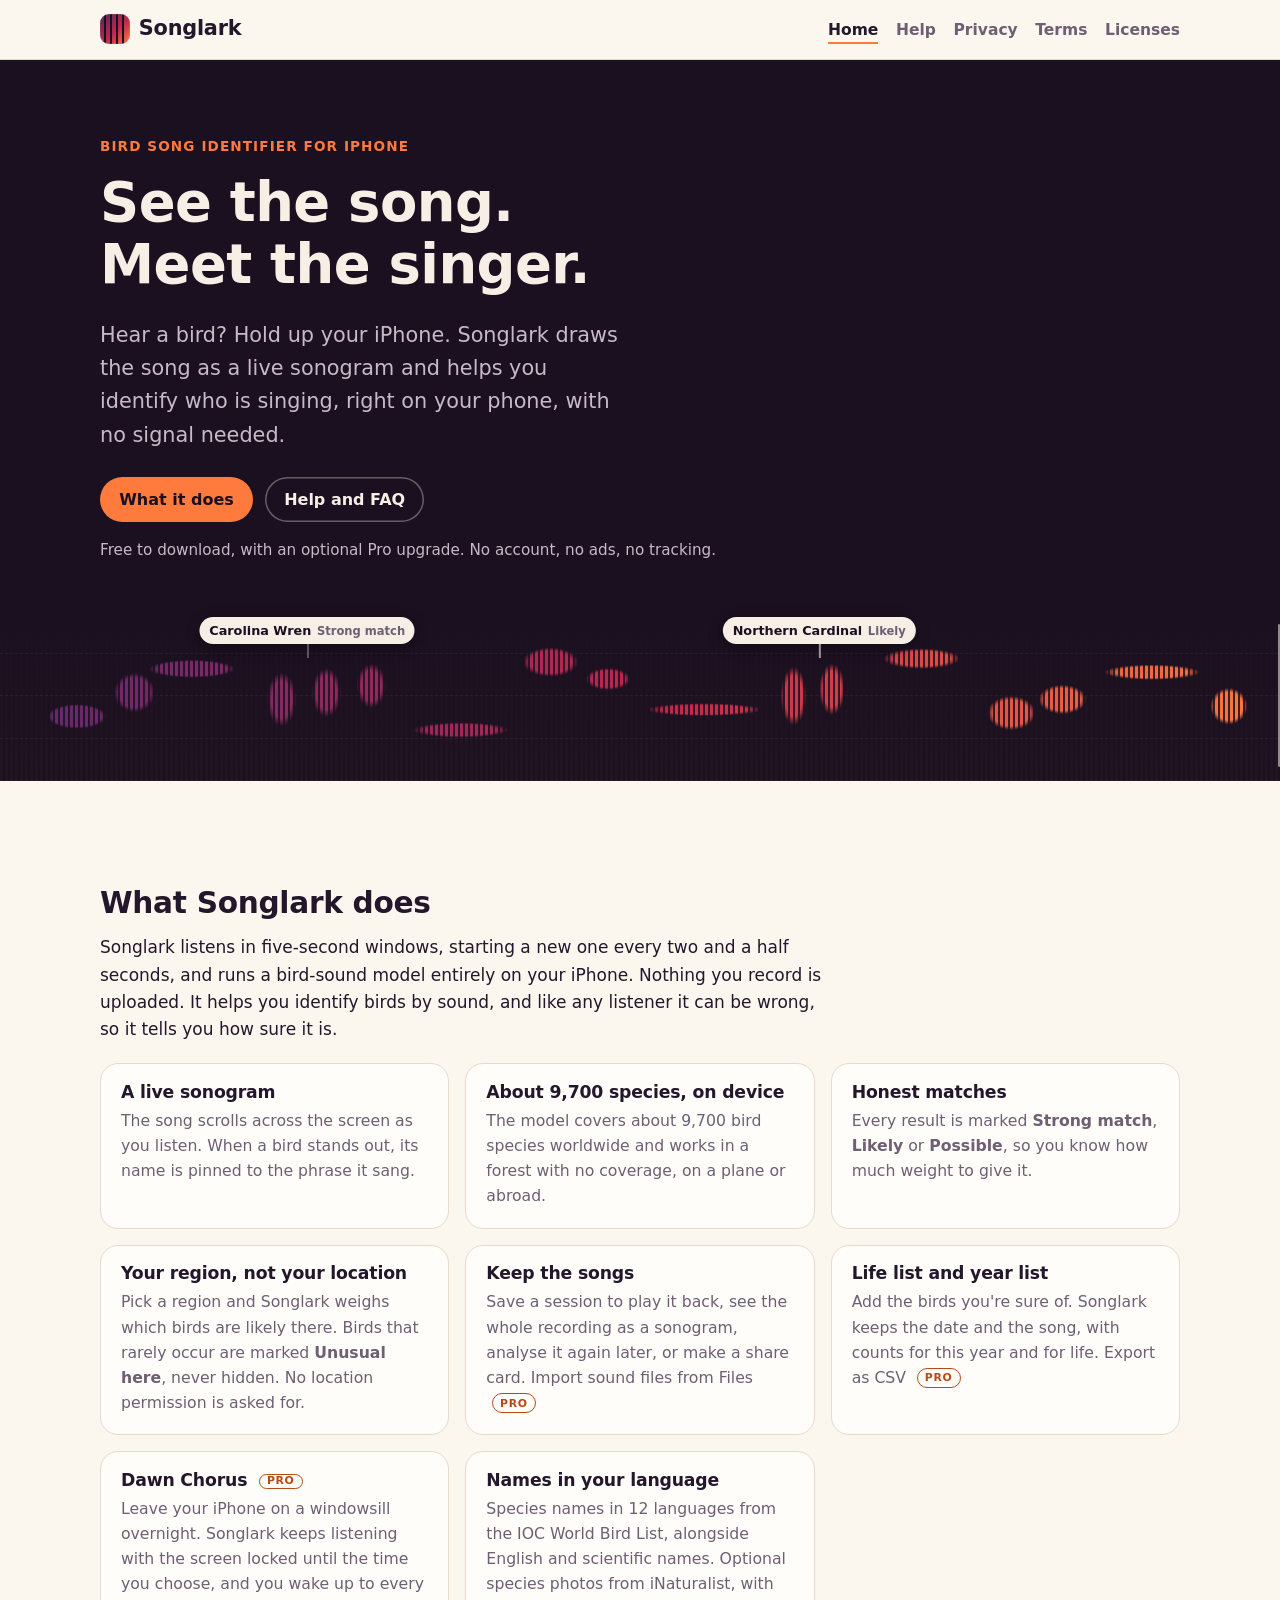
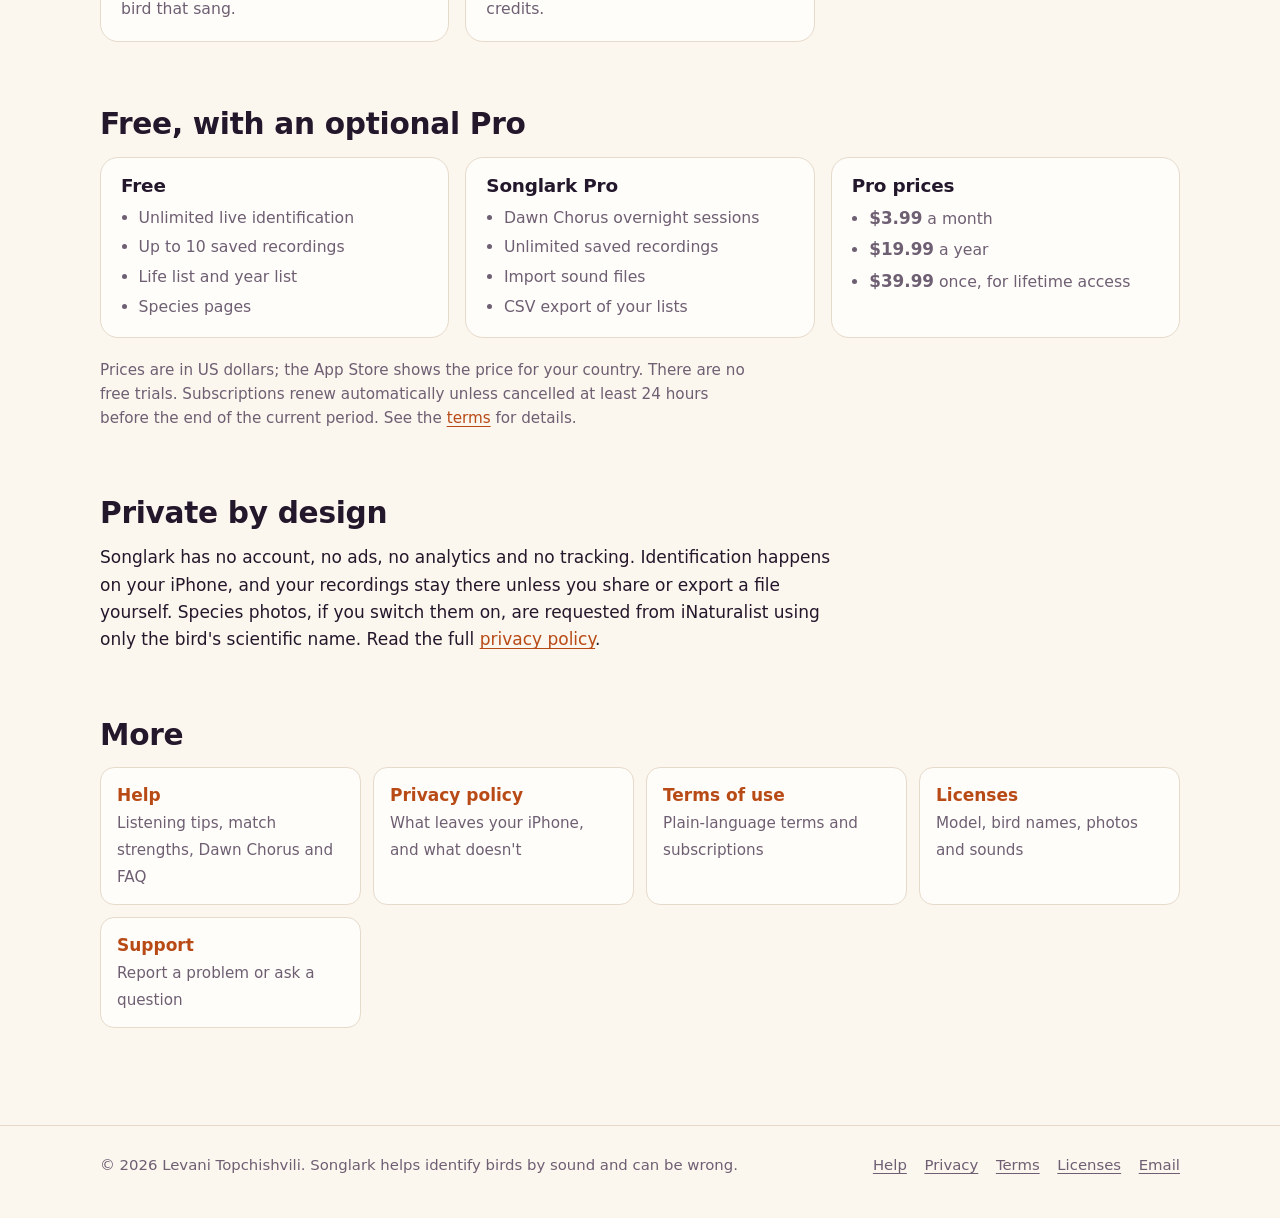
==== docs/index.html @ bebf817d "Songlark support, privacy, terms and licenses site" ====
<!doctype html>
<html lang="en">
<head>
<meta charset="utf-8">
<meta name="viewport" content="width=device-width, initial-scale=1">
<title>Songlark: bird song identifier for iPhone</title>
<meta name="description" content="Songlark helps you identify birds by sound on iPhone. A live sonogram, about 9,700 species, all on your device. No account, no ads, no tracking.">
<meta name="theme-color" content="#1A1020">
<link rel="icon" href="data:image/svg+xml,%3Csvg xmlns='http://www.w3.org/2000/svg' viewBox='0 0 32 32'%3E%3Cdefs%3E%3ClinearGradient id='g' x1='0' y1='0' x2='1' y2='1'%3E%3Cstop offset='0' stop-color='%234A2A5C'/%3E%3Cstop offset='.55' stop-color='%23C2264B'/%3E%3Cstop offset='1' stop-color='%23FF7A3D'/%3E%3C/linearGradient%3E%3C/defs%3E%3Crect width='32' height='32' rx='9' fill='url(%23g)'/%3E%3Cg fill='%231A1020'%3E%3Crect x='5' y='0' width='2' height='32'/%3E%3Crect x='11' y='0' width='2' height='32'/%3E%3Crect x='17' y='0' width='2' height='32'/%3E%3Crect x='23' y='0' width='2' height='32'/%3E%3C/g%3E%3C/svg%3E">
<link rel="stylesheet" href="style.css">
</head>
<body>
<a class="skip" href="#main">Skip to content</a>
<header class="site-header">
  <div class="wrap">
    <a class="wordmark" href="./"><span class="glyph" aria-hidden="true"></span>Songlark</a>
    <nav class="site-nav" aria-label="Main">
      <ul>
        <li><a href="./" aria-current="page">Home</a></li>
        <li><a href="help.html">Help</a></li>
        <li><a href="privacy.html">Privacy</a></li>
        <li><a href="terms.html">Terms</a></li>
        <li><a href="licenses.html">Licenses</a></li>
      </ul>
    </nav>
  </div>
</header>

<div class="hero">
  <div class="wrap">
    <span class="eyebrow">Bird song identifier for iPhone</span>
    <h1>See the song.<br>Meet the singer.</h1>
    <p class="lede">Hear a bird? Hold up your iPhone. Songlark draws the song as a live sonogram and helps you identify who is singing, right on your phone, with no signal needed.</p>
    <div class="hero-actions">
      <a class="btn btn-primary" href="#features">What it does</a>
      <a class="btn btn-ghost" href="help.html">Help and FAQ</a>
    </div>
    <p class="note">Free to download, with an optional Pro upgrade. No account, no ads, no tracking.</p>
  </div>
  <div class="sonogram" role="img" aria-label="Illustration of a sonogram: bands of song in plum, crimson and apricot, with two bird names pinned to their phrases.">
    <div class="ink"></div>
    <span class="pin pin-a" aria-hidden="true">Carolina Wren<small>Strong match</small></span>
    <span class="pin pin-b" aria-hidden="true">Northern Cardinal<small>Likely</small></span>
    <span class="live" aria-hidden="true"></span>
  </div>
</div>

<main id="main">
  <div class="wrap">
    <section id="features" aria-labelledby="features-title">
      <h2 id="features-title">What Songlark does</h2>
      <p class="prose">Songlark listens in five-second windows, starting a new one every two and a half seconds, and runs a bird-sound model entirely on your iPhone. Nothing you record is uploaded. It helps you identify birds by sound, and like any listener it can be wrong, so it tells you how sure it is.</p>
      <ul class="features">
        <li>
          <h3>A live sonogram</h3>
          <p>The song scrolls across the screen as you listen. When a bird stands out, its name is pinned to the phrase it sang.</p>
        </li>
        <li>
          <h3>About 9,700 species, on device</h3>
          <p>The model covers about 9,700 bird species worldwide and works in a forest with no coverage, on a plane or abroad.</p>
        </li>
        <li>
          <h3>Honest matches</h3>
          <p>Every result is marked <strong>Strong match</strong>, <strong>Likely</strong> or <strong>Possible</strong>, so you know how much weight to give it.</p>
        </li>
        <li>
          <h3>Your region, not your location</h3>
          <p>Pick a region and Songlark weighs which birds are likely there. Birds that rarely occur are marked <strong>Unusual here</strong>, never hidden. No location permission is asked for.</p>
        </li>
        <li>
          <h3>Keep the songs</h3>
          <p>Save a session to play it back, see the whole recording as a sonogram, analyse it again later, or make a share card. Import sound files from Files <span class="tag">Pro</span></p>
        </li>
        <li>
          <h3>Life list and year list</h3>
          <p>Add the birds you're sure of. Songlark keeps the date and the song, with counts for this year and for life. Export as CSV <span class="tag">Pro</span></p>
        </li>
        <li>
          <h3>Dawn Chorus <span class="tag">Pro</span></h3>
          <p>Leave your iPhone on a windowsill overnight. Songlark keeps listening with the screen locked until the time you choose, and you wake up to every bird that sang.</p>
        </li>
        <li>
          <h3>Names in your language</h3>
          <p>Species names in 12 languages from the IOC World Bird List, alongside English and scientific names. Optional species photos from iNaturalist, with credits.</p>
        </li>
      </ul>
    </section>

    <section class="shots-section" id="screenshots" aria-labelledby="shots-title">
      <h2 id="shots-title">Screenshots</h2>
      <div class="shots"><!-- Add App Store screenshots here as <img src="..." alt="..." width="..." height="...">. This section stays hidden while empty. --></div>
    </section>

    <section id="pricing" aria-labelledby="pricing-title">
      <h2 id="pricing-title">Free, with an optional Pro</h2>
      <div class="plans">
        <div class="plan">
          <h3>Free</h3>
          <ul>
            <li>Unlimited live identification</li>
            <li>Up to 10 saved recordings</li>
            <li>Life list and year list</li>
            <li>Species pages</li>
          </ul>
        </div>
        <div class="plan">
          <h3>Songlark Pro</h3>
          <ul>
            <li>Dawn Chorus overnight sessions</li>
            <li>Unlimited saved recordings</li>
            <li>Import sound files</li>
            <li>CSV export of your lists</li>
          </ul>
        </div>
        <div class="plan">
          <h3>Pro prices</h3>
          <ul>
            <li><span class="price">$3.99</span> a month</li>
            <li><span class="price">$19.99</span> a year</li>
            <li><span class="price">$39.99</span> once, for lifetime access</li>
          </ul>
        </div>
      </div>
      <p class="meta prose">Prices are in US dollars; the App Store shows the price for your country. There are no free trials. Subscriptions renew automatically unless cancelled at least 24 hours before the end of the current period. See the <a href="terms.html#purchases">terms</a> for details.</p>
    </section>

    <section id="privacy" aria-labelledby="privacy-title">
      <h2 id="privacy-title">Private by design</h2>
      <div class="prose">
        <p>Songlark has no account, no ads, no analytics and no tracking. Identification happens on your iPhone, and your recordings stay there unless you share or export a file yourself. Species photos, if you switch them on, are requested from iNaturalist using only the bird's scientific name. Read the full <a href="privacy.html">privacy policy</a>.</p>
      </div>
    </section>

    <section id="more" aria-labelledby="more-title">
      <h2 id="more-title">More</h2>
      <ul class="links-grid">
        <li><a href="help.html"><strong>Help</strong><span>Listening tips, match strengths, Dawn Chorus and FAQ</span></a></li>
        <li><a href="privacy.html"><strong>Privacy policy</strong><span>What leaves your iPhone, and what doesn't</span></a></li>
        <li><a href="terms.html"><strong>Terms of use</strong><span>Plain-language terms and subscriptions</span></a></li>
        <li><a href="licenses.html"><strong>Licenses</strong><span>Model, bird names, photos and sounds</span></a></li>
        <li><a href="https://github.com/Levan2002/songlark/issues"><strong>Support</strong><span>Report a problem or ask a question</span></a></li>
      </ul>
    </section>
  </div>
</main>

<footer class="site-footer">
  <div class="wrap">
    <p>&copy; 2026 Levani Topchishvili. Songlark helps identify birds by sound and can be wrong.</p>
    <ul>
      <li><a href="help.html">Help</a></li>
      <li><a href="privacy.html">Privacy</a></li>
      <li><a href="terms.html">Terms</a></li>
      <li><a href="licenses.html">Licenses</a></li>
      <li><a href="mailto:levan.topchishvili9@gmail.com">Email</a></li>
    </ul>
  </div>
</footer>
</body>
</html>
---- docs/style.css ----
/* Songlark site. One stylesheet, no external fonts or scripts. */

:root {
  --paper: #FBF6EE;
  --paper-2: #F4ECDF;
  --ink: #23172B;
  --ink-2: #6E5F73;
  --rule: #E6DACB;
  --accent: #FF7A3D;
  --link: #B84A16;
  --link-hover: #8F3810;
  --stage: #1A1020;
  --stage-ink: #F7EFE6;
  --stage-ink-2: #C9B9C6;
  --crimson: #C2264B;
  --aubergine: #4A2A5C;
  --card: #FFFDF9;
  --focus: #B84A16;
  --radius: 18px;
  --measure: 68ch;
  --font-round: ui-rounded, "SF Pro Rounded", "SF Compact Rounded", system-ui, -apple-system, "Segoe UI", Roboto, "Helvetica Neue", Arial, sans-serif;
  --font-body: system-ui, -apple-system, BlinkMacSystemFont, "Segoe UI", Roboto, "Helvetica Neue", Arial, sans-serif;
  color-scheme: light dark;
}

@media (prefers-color-scheme: dark) {
  :root {
    --paper: #150D1A;
    --paper-2: #1E1424;
    --ink: #F7EFE6;
    --ink-2: #BFAFBF;
    --rule: #33243B;
    --link: #FF9A66;
    --link-hover: #FFB98F;
    --card: #1C1222;
    --focus: #FF9A66;
  }
}

*, *::before, *::after { box-sizing: border-box; }

html { -webkit-text-size-adjust: 100%; text-size-adjust: 100%; }

body {
  margin: 0;
  background: var(--paper);
  color: var(--ink);
  font-family: var(--font-body);
  font-size: 1.0625rem;
  line-height: 1.6;
  -webkit-font-smoothing: antialiased;
}

h1, h2, h3, .wordmark {
  font-family: var(--font-round);
  font-weight: 800;
  line-height: 1.15;
  letter-spacing: -0.01em;
  text-wrap: balance;
}
h1 { font-size: clamp(2.1rem, 5.5vw, 3.4rem); margin: 0 0 0.4em; }
h2 { font-size: clamp(1.45rem, 3vw, 1.85rem); margin: 2.2em 0 0.5em; }
h3 { font-size: 1.15rem; margin: 1.6em 0 0.35em; }
p, ul, ol, dl { margin: 0 0 1em; }
li + li { margin-top: 0.3em; }

a { color: var(--link); text-underline-offset: 0.18em; text-decoration-thickness: 1px; }
a:hover { color: var(--link-hover); text-decoration-thickness: 2px; }
:focus-visible { outline: 3px solid var(--focus); outline-offset: 3px; border-radius: 6px; }

code, kbd { font-family: ui-monospace, "SF Mono", Menlo, Consolas, monospace; font-size: 0.9em; }
strong { font-weight: 700; }

.skip {
  position: absolute; left: 1rem; top: -4rem; z-index: 10;
  background: var(--ink); color: var(--paper); padding: 0.6rem 1rem; border-radius: 10px;
}
.skip:focus { top: 1rem; }

.wrap { width: min(100% - 2rem, 1080px); margin-inline: auto; }
.prose { max-width: var(--measure); }

/* Header */
.site-header { border-bottom: 1px solid var(--rule); background: var(--paper); }
.site-header .wrap {
  display: flex; align-items: center; justify-content: space-between;
  gap: 0.75rem 1.5rem; flex-wrap: wrap; padding-block: 0.9rem;
}
.wordmark {
  display: inline-flex; align-items: center; gap: 0.55rem;
  font-size: 1.3rem; color: var(--ink); text-decoration: none;
}
.wordmark:hover { color: var(--ink); }
.glyph {
  width: 30px; height: 30px; border-radius: 9px; flex: none;
  background:
    linear-gradient(90deg, transparent 0 4px, var(--stage) 4px 6px, transparent 6px 10px, var(--stage) 10px 12px, transparent 12px 16px, var(--stage) 16px 18px, transparent 18px 22px, var(--stage) 22px 24px, transparent 24px),
    linear-gradient(135deg, var(--aubergine), var(--crimson) 55%, var(--accent));
  box-shadow: inset 0 0 0 1px rgb(255 255 255 / 0.08);
}
.site-nav ul { list-style: none; display: flex; flex-wrap: wrap; gap: 0.25rem 1.1rem; margin: 0; padding: 0; }
.site-nav li + li { margin-top: 0; }
.site-nav a { color: var(--ink-2); text-decoration: none; font-weight: 600; font-size: 0.97rem; padding-block: 0.3rem; }
.site-nav a:hover { color: var(--ink); }
.site-nav a[aria-current="page"] { color: var(--ink); box-shadow: inset 0 -2px 0 var(--accent); }

/* Hero band */
.hero {
  background: var(--stage);
  color: var(--stage-ink);
  padding-block: clamp(2.5rem, 7vw, 4.5rem) 0;
  overflow: hidden;
}
.hero .lede { font-size: clamp(1.1rem, 2.2vw, 1.3rem); color: var(--stage-ink-2); max-width: 40ch; }
.hero a { color: #FFB08A; }
.hero a:hover { color: #FFD2BB; }
.eyebrow {
  display: inline-block; font-family: var(--font-round); font-weight: 800; font-size: 0.85rem;
  letter-spacing: 0.08em; text-transform: uppercase; color: var(--accent); margin-bottom: 0.9rem;
}
.hero-actions { display: flex; flex-wrap: wrap; gap: 0.75rem; margin: 1.6rem 0 0; align-items: center; }
.btn {
  display: inline-flex; align-items: center; justify-content: center; min-height: 44px;
  padding: 0.6rem 1.2rem; border-radius: 999px; font-family: var(--font-round); font-weight: 800;
  text-decoration: none; font-size: 1rem;
}
.hero .btn-primary { background: var(--accent); color: var(--stage); }
.hero .btn-primary:hover { background: #FF935F; color: var(--stage); }
.hero .btn-ghost { color: var(--stage-ink); box-shadow: inset 0 0 0 1.5px rgb(247 239 230 / 0.35); }
.hero .btn-ghost:hover { color: var(--stage-ink); box-shadow: inset 0 0 0 1.5px rgb(247 239 230 / 0.75); }
.hero .note { color: var(--stage-ink-2); font-size: 0.95rem; margin: 1rem 0 0; }

.page-hero { padding-block: clamp(2rem, 5vw, 3.25rem) 0; }
.page-hero h1 { font-size: clamp(1.9rem, 4.5vw, 2.8rem); margin-bottom: 0.3em; }
.page-hero p { color: var(--stage-ink-2); margin: 0; max-width: 56ch; }

/* The sonogram stripe: colour runs aubergine to crimson to apricot; syllable shapes
   are a mask, and thin dark gaps on top turn them into time slices. */
.sonogram {
  position: relative;
  height: clamp(120px, 18vw, 170px);
  margin-top: clamp(2rem, 5vw, 3rem);
  isolation: isolate;
}
.page-hero .sonogram { height: 72px; margin-top: 1.75rem; }
.sonogram::before {
  content: ""; position: absolute; inset: 0; z-index: -2;
  background:
    repeating-linear-gradient(0deg, rgb(247 239 230 / 0.05) 0 1px, transparent 1px 25%),
    linear-gradient(180deg, transparent, rgb(255 122 61 / 0.04));
}
.sonogram .ink {
  position: absolute; inset: 0; z-index: -1;
  background: linear-gradient(90deg, #5B2A6E 0%, var(--crimson) 52%, var(--accent) 100%);
  -webkit-mask-image:
    radial-gradient(ellipse 3.2% 10% at 6% 62%, #000 60%, transparent 72%),
    radial-gradient(ellipse 2.2% 16% at 10.5% 48%, #000 55%, transparent 72%),
    radial-gradient(ellipse 4.5% 7% at 15% 34%, #000 60%, transparent 75%),
    radial-gradient(ellipse 1.6% 22% at 22% 52%, #000 50%, transparent 72%),
    radial-gradient(ellipse 1.6% 20% at 25.5% 48%, #000 50%, transparent 72%),
    radial-gradient(ellipse 1.6% 18% at 29% 44%, #000 50%, transparent 72%),
    radial-gradient(ellipse 5% 6% at 36% 70%, #000 55%, transparent 75%),
    radial-gradient(ellipse 3% 12% at 43% 30%, #000 55%, transparent 72%),
    radial-gradient(ellipse 2.4% 9% at 47.5% 40%, #000 55%, transparent 72%),
    radial-gradient(ellipse 6% 5% at 55% 58%, #000 55%, transparent 75%),
    radial-gradient(ellipse 1.4% 24% at 62% 50%, #000 50%, transparent 72%),
    radial-gradient(ellipse 1.4% 21% at 65% 46%, #000 50%, transparent 72%),
    radial-gradient(ellipse 4% 8% at 72% 28%, #000 55%, transparent 75%),
    radial-gradient(ellipse 2.6% 14% at 79% 60%, #000 55%, transparent 72%),
    radial-gradient(ellipse 2.6% 12% at 83% 52%, #000 55%, transparent 72%),
    radial-gradient(ellipse 5% 6% at 90% 36%, #000 55%, transparent 75%),
    radial-gradient(ellipse 2% 15% at 96% 56%, #000 55%, transparent 72%);
          mask-image:
    radial-gradient(ellipse 3.2% 10% at 6% 62%, #000 60%, transparent 72%),
    radial-gradient(ellipse 2.2% 16% at 10.5% 48%, #000 55%, transparent 72%),
    radial-gradient(ellipse 4.5% 7% at 15% 34%, #000 60%, transparent 75%),
    radial-gradient(ellipse 1.6% 22% at 22% 52%, #000 50%, transparent 72%),
    radial-gradient(ellipse 1.6% 20% at 25.5% 48%, #000 50%, transparent 72%),
    radial-gradient(ellipse 1.6% 18% at 29% 44%, #000 50%, transparent 72%),
    radial-gradient(ellipse 5% 6% at 36% 70%, #000 55%, transparent 75%),
    radial-gradient(ellipse 3% 12% at 43% 30%, #000 55%, transparent 72%),
    radial-gradient(ellipse 2.4% 9% at 47.5% 40%, #000 55%, transparent 72%),
    radial-gradient(ellipse 6% 5% at 55% 58%, #000 55%, transparent 75%),
    radial-gradient(ellipse 1.4% 24% at 62% 50%, #000 50%, transparent 72%),
    radial-gradient(ellipse 1.4% 21% at 65% 46%, #000 50%, transparent 72%),
    radial-gradient(ellipse 4% 8% at 72% 28%, #000 55%, transparent 75%),
    radial-gradient(ellipse 2.6% 14% at 79% 60%, #000 55%, transparent 72%),
    radial-gradient(ellipse 2.6% 12% at 83% 52%, #000 55%, transparent 72%),
    radial-gradient(ellipse 5% 6% at 90% 36%, #000 55%, transparent 75%),
    radial-gradient(ellipse 2% 15% at 96% 56%, #000 55%, transparent 72%);
}
.sonogram::after {
  content: ""; position: absolute; inset: 0;
  background: repeating-linear-gradient(90deg, transparent 0 3px, var(--stage) 3px 5px);
  opacity: 0.85;
}
.sonogram .live {
  position: absolute; top: 8%; bottom: 8%; right: 0; width: 2px; z-index: 2;
  background: var(--stage-ink); opacity: 0.55; border-radius: 2px;
}
.sonogram .pin {
  position: absolute; z-index: 3; transform: translateX(-50%);
  font-family: var(--font-round); font-weight: 800; font-size: 0.8rem; white-space: nowrap;
  color: var(--stage); background: var(--stage-ink); padding: 0.2rem 0.6rem; border-radius: 999px;
  box-shadow: 0 4px 14px rgb(0 0 0 / 0.35);
}
.sonogram .pin::after {
  content: ""; position: absolute; left: 50%; top: 100%; width: 1.5px; height: 14px;
  background: var(--stage-ink); opacity: 0.6;
}
.sonogram .pin small { font-weight: 700; color: var(--ink-2); margin-left: 0.35rem; font-size: 0.72rem; }
@media (prefers-color-scheme: dark) { .sonogram .pin small { color: #6E5F73; } }
.pin-a { left: 24%; top: 4%; }
.pin-b { left: 64%; top: 4%; }
@media (max-width: 560px) { .pin-b { display: none; } .pin-a { left: 30%; } }

/* Main content */
main { padding-block: clamp(1.5rem, 4vw, 2.5rem) clamp(3rem, 7vw, 5rem); }
main > .wrap > :first-child, .prose > :first-child { margin-top: 0; }

.muted { color: var(--ink-2); }
.meta { color: var(--ink-2); font-size: 0.95rem; }

.features {
  list-style: none; padding: 0; margin: 1.25rem 0 0;
  display: grid; grid-template-columns: repeat(auto-fill, minmax(min(100%, 290px), 1fr)); gap: 1rem;
}
.features li {
  margin: 0; background: var(--card); border: 1px solid var(--rule); border-radius: var(--radius);
  padding: 1.15rem 1.25rem 1.2rem;
}
.features h3 { margin: 0 0 0.35rem; font-size: 1.08rem; }
.features p { margin: 0; color: var(--ink-2); font-size: 0.98rem; }
.tag {
  display: inline-block; vertical-align: 0.12em; margin-left: 0.35rem;
  font-family: var(--font-round); font-weight: 800; font-size: 0.68rem; letter-spacing: 0.06em;
  text-transform: uppercase; color: var(--link); border: 1.5px solid currentColor;
  border-radius: 999px; padding: 0.02rem 0.45rem;
}

.tiers { display: grid; gap: 0.75rem; margin: 1rem 0 1.25rem; padding: 0; list-style: none; }
.tiers li { margin: 0; display: grid; grid-template-columns: 9.5rem 1fr; gap: 1rem; align-items: baseline;
  border-top: 1px solid var(--rule); padding-top: 0.75rem; }
.tiers strong { font-family: var(--font-round); font-weight: 800; }
@media (max-width: 520px) { .tiers li { grid-template-columns: 1fr; gap: 0.15rem; } }

.plans { display: grid; grid-template-columns: repeat(auto-fit, minmax(min(100%, 220px), 1fr)); gap: 1rem; margin: 1rem 0 1.25rem; }
.plan { background: var(--card); border: 1px solid var(--rule); border-radius: var(--radius); padding: 1.1rem 1.25rem; }
.plan h3 { margin: 0 0 0.5rem; }
.plan ul { padding-left: 1.1rem; margin: 0; color: var(--ink-2); font-size: 0.98rem; }
.price { font-family: var(--font-round); font-weight: 800; font-size: 1.05rem; }

.shots { display: grid; grid-auto-flow: column; grid-auto-columns: min(70%, 240px); gap: 1rem; overflow-x: auto; padding-bottom: 0.5rem; }
.shots img { width: 100%; height: auto; border-radius: 22px; border: 1px solid var(--rule); }
.shots:empty, .shots-section:has(.shots:empty) { display: none; }

.callout {
  background: var(--paper-2); border-left: 4px solid var(--accent); border-radius: 0 12px 12px 0;
  padding: 0.9rem 1.1rem; margin: 1.25rem 0;
}
.callout p:last-child { margin-bottom: 0; }

.toc { background: var(--card); border: 1px solid var(--rule); border-radius: var(--radius); padding: 1rem 1.25rem; margin: 0 0 1.5rem; }
.toc h2 { font-size: 1rem; margin: 0 0 0.5rem; color: var(--ink-2); }
.toc ol { margin: 0; padding-left: 1.2rem; columns: 2 15rem; column-gap: 2rem; }
.toc li { break-inside: avoid; }

.faq dt { font-family: var(--font-round); font-weight: 800; margin-top: 1.25rem; }
.faq dd { margin: 0.3rem 0 0; }

.links-grid { list-style: none; padding: 0; display: grid; grid-template-columns: repeat(auto-fill, minmax(min(100%, 230px), 1fr)); gap: 0.75rem; }
.links-grid li { margin: 0; }
.links-grid a {
  display: block; height: 100%; text-decoration: none; background: var(--card); border: 1px solid var(--rule);
  border-radius: 14px; padding: 0.85rem 1rem; color: var(--ink);
}
.links-grid a:hover { border-color: var(--accent); color: var(--ink); }
.links-grid strong { display: block; font-family: var(--font-round); font-weight: 800; color: var(--link); }
.links-grid span { color: var(--ink-2); font-size: 0.95rem; }

pre.notice {
  white-space: pre-wrap; background: var(--paper-2); border: 1px solid var(--rule); border-radius: 12px;
  padding: 1rem 1.1rem; font-size: 0.88rem; line-height: 1.5; overflow-x: auto;
}

section[id], h2[id], h3[id] { scroll-margin-top: 1rem; }

/* Footer */
.site-footer { border-top: 1px solid var(--rule); padding-block: 1.75rem 2.5rem; color: var(--ink-2); font-size: 0.93rem; }
.site-footer .wrap { display: flex; flex-wrap: wrap; justify-content: space-between; gap: 0.75rem 2rem; }
.site-footer ul { list-style: none; display: flex; flex-wrap: wrap; gap: 0.25rem 1.1rem; margin: 0; padding: 0; }
.site-footer li + li { margin-top: 0; }
.site-footer p { margin: 0; }
.site-footer a { color: var(--ink-2); }
.site-footer a:hover { color: var(--ink); }

@media (prefers-reduced-motion: no-preference) {
  html { scroll-behavior: smooth; }
}
@media print {
  .site-header, .site-footer, .sonogram, .skip { display: none; }
  .hero { background: none; color: #000; }
  body { background: #fff; color: #000; }
}
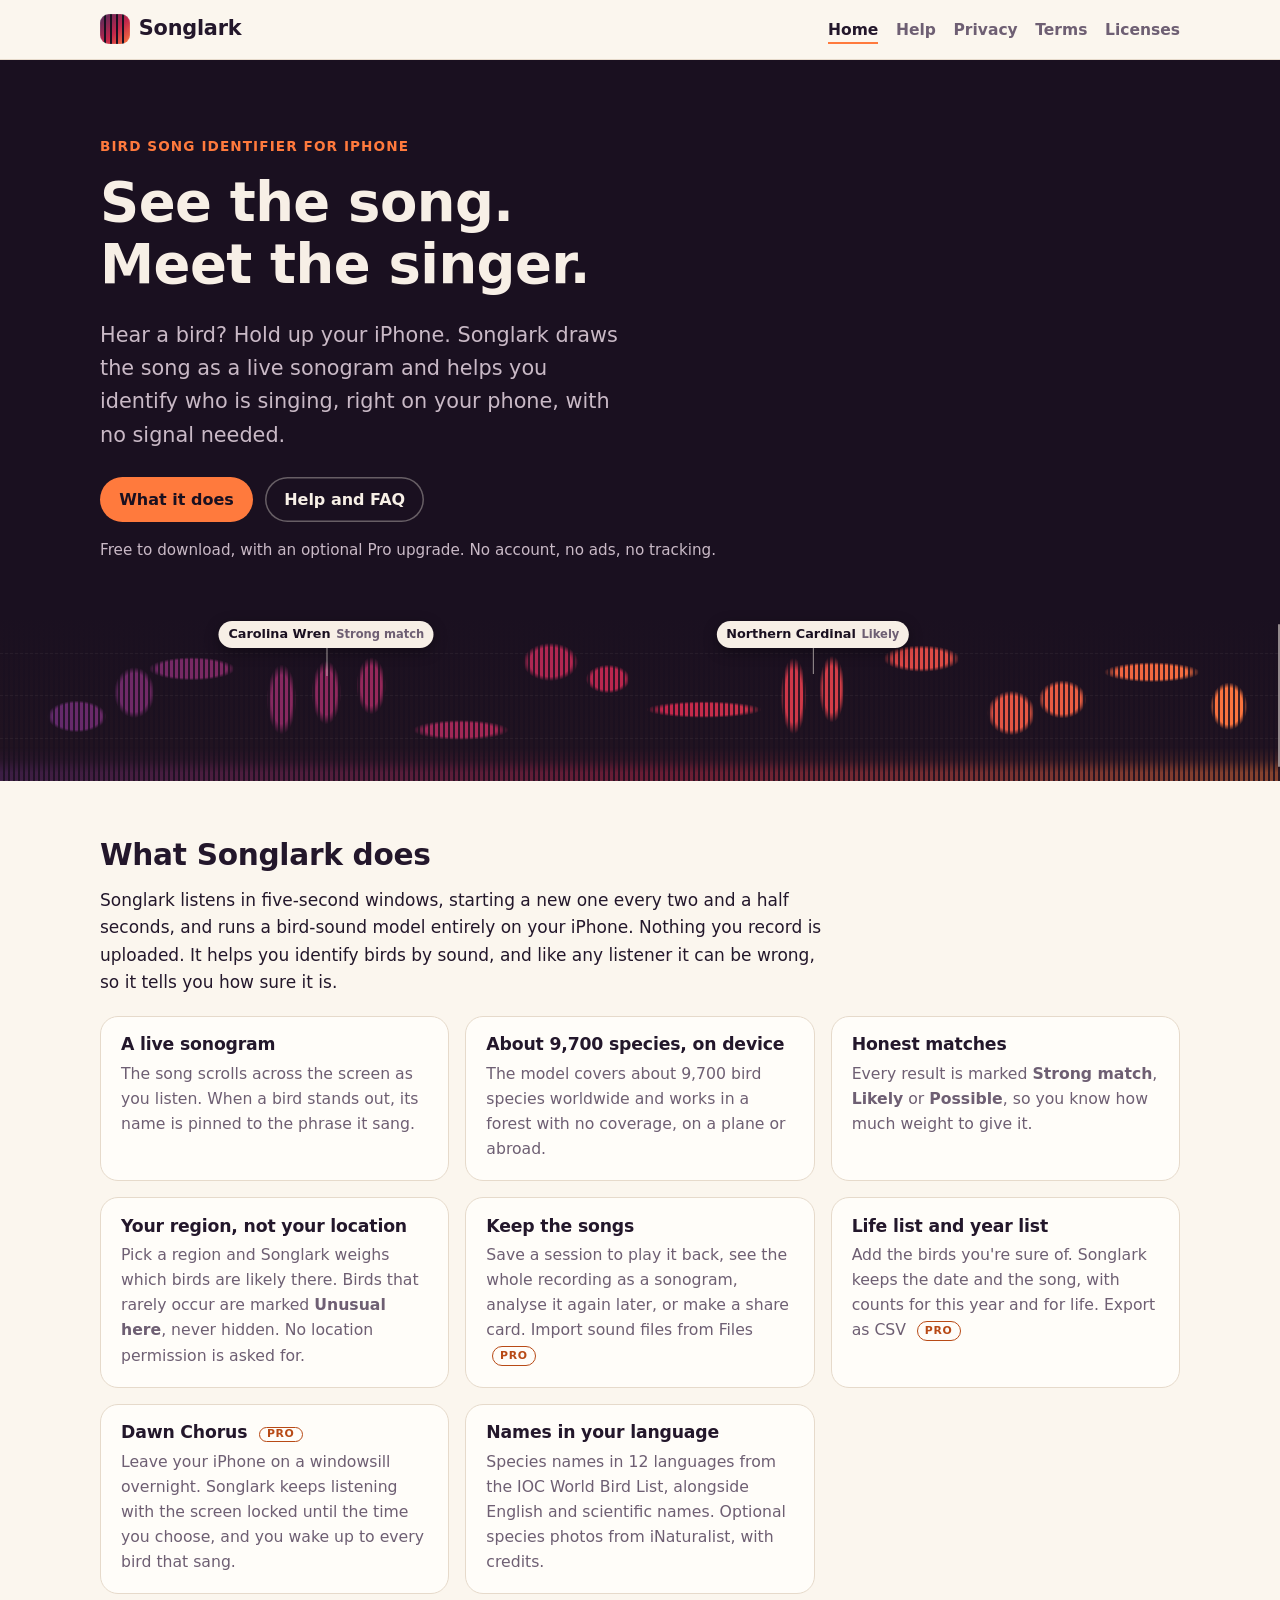
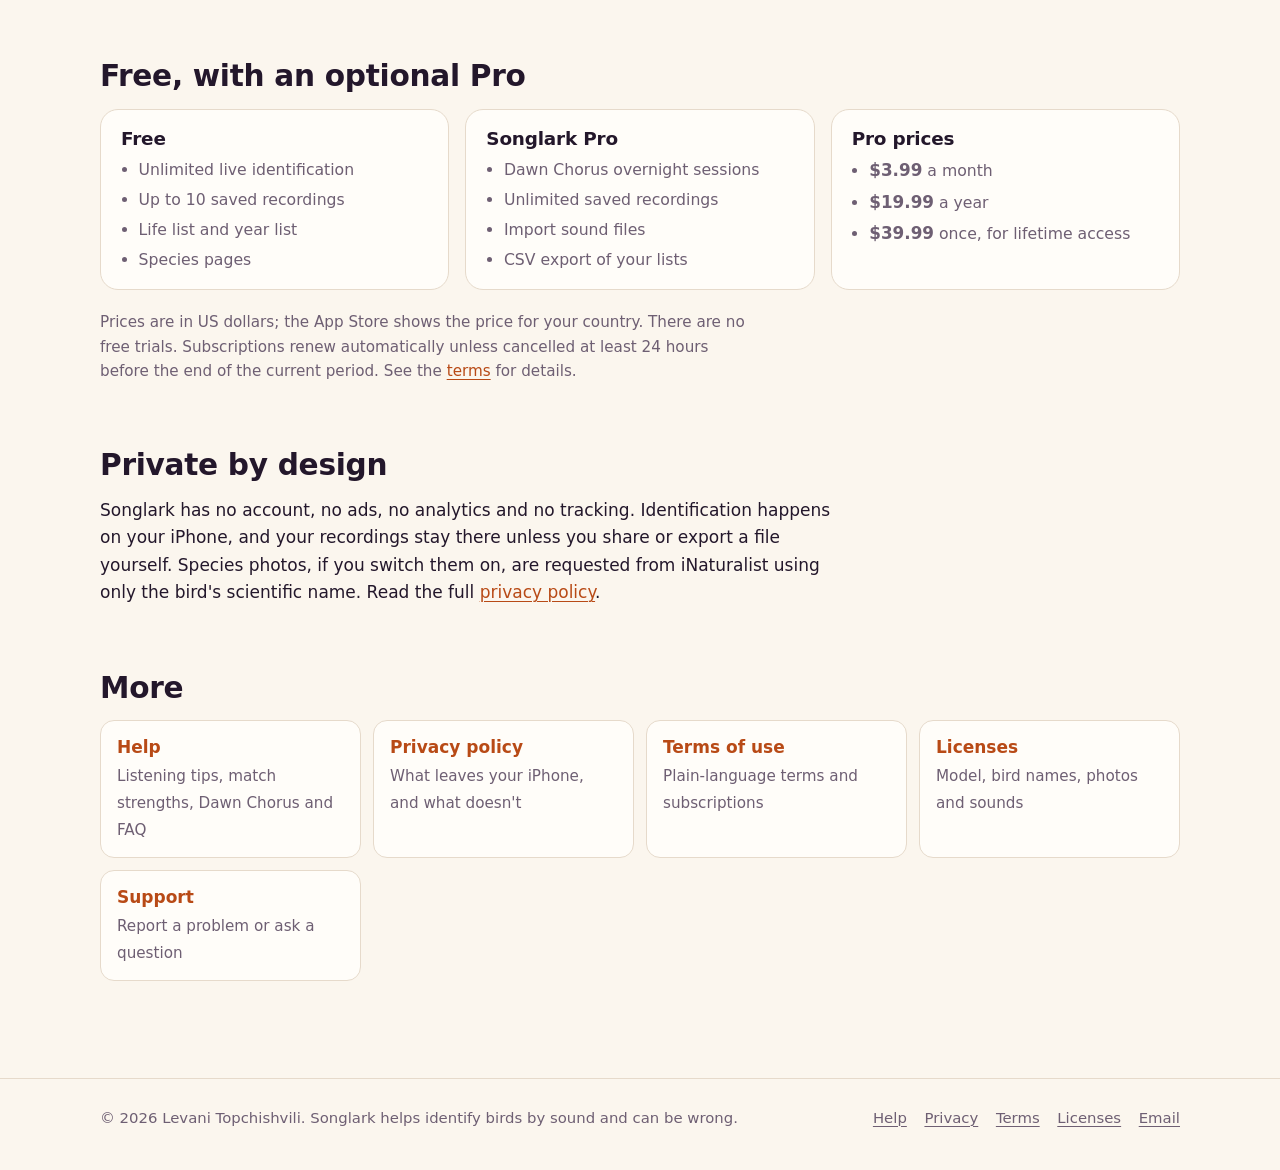
==== commit 75096d06: "Version stylesheet link" ====
--- a/docs/index.html
+++ b/docs/index.html
@@ -7,7 +7,7 @@
 <meta name="description" content="Songlark helps you identify birds by sound on iPhone. A live sonogram, about 9,700 species, all on your device. No account, no ads, no tracking.">
 <meta name="theme-color" content="#1A1020">
 <link rel="icon" href="data:image/svg+xml,%3Csvg xmlns='http://www.w3.org/2000/svg' viewBox='0 0 32 32'%3E%3Cdefs%3E%3ClinearGradient id='g' x1='0' y1='0' x2='1' y2='1'%3E%3Cstop offset='0' stop-color='%234A2A5C'/%3E%3Cstop offset='.55' stop-color='%23C2264B'/%3E%3Cstop offset='1' stop-color='%23FF7A3D'/%3E%3C/linearGradient%3E%3C/defs%3E%3Crect width='32' height='32' rx='9' fill='url(%23g)'/%3E%3Cg fill='%231A1020'%3E%3Crect x='5' y='0' width='2' height='32'/%3E%3Crect x='11' y='0' width='2' height='32'/%3E%3Crect x='17' y='0' width='2' height='32'/%3E%3Crect x='23' y='0' width='2' height='32'/%3E%3C/g%3E%3C/svg%3E">
-<link rel="stylesheet" href="style.css">
+<link rel="stylesheet" href="style.css?v=4">
 </head>
 <body>
 <a class="skip" href="#main">Skip to content</a>
--- a/docs/style.css
+++ b/docs/style.css
@@ -153,41 +153,43 @@
   position: absolute; inset: 0; z-index: -1;
   background: linear-gradient(90deg, #5B2A6E 0%, var(--crimson) 52%, var(--accent) 100%);
   -webkit-mask-image:
-    radial-gradient(ellipse 3.2% 10% at 6% 62%, #000 60%, transparent 72%),
-    radial-gradient(ellipse 2.2% 16% at 10.5% 48%, #000 55%, transparent 72%),
-    radial-gradient(ellipse 4.5% 7% at 15% 34%, #000 60%, transparent 75%),
-    radial-gradient(ellipse 1.6% 22% at 22% 52%, #000 50%, transparent 72%),
-    radial-gradient(ellipse 1.6% 20% at 25.5% 48%, #000 50%, transparent 72%),
-    radial-gradient(ellipse 1.6% 18% at 29% 44%, #000 50%, transparent 72%),
-    radial-gradient(ellipse 5% 6% at 36% 70%, #000 55%, transparent 75%),
-    radial-gradient(ellipse 3% 12% at 43% 30%, #000 55%, transparent 72%),
-    radial-gradient(ellipse 2.4% 9% at 47.5% 40%, #000 55%, transparent 72%),
-    radial-gradient(ellipse 6% 5% at 55% 58%, #000 55%, transparent 75%),
-    radial-gradient(ellipse 1.4% 24% at 62% 50%, #000 50%, transparent 72%),
-    radial-gradient(ellipse 1.4% 21% at 65% 46%, #000 50%, transparent 72%),
-    radial-gradient(ellipse 4% 8% at 72% 28%, #000 55%, transparent 75%),
-    radial-gradient(ellipse 2.6% 14% at 79% 60%, #000 55%, transparent 72%),
-    radial-gradient(ellipse 2.6% 12% at 83% 52%, #000 55%, transparent 72%),
-    radial-gradient(ellipse 5% 6% at 90% 36%, #000 55%, transparent 75%),
-    radial-gradient(ellipse 2% 15% at 96% 56%, #000 55%, transparent 72%);
+    linear-gradient(to top, rgb(0 0 0 / 0.45) 0 5%, rgb(0 0 0 / 0.12) 12%, transparent 20%),
+    radial-gradient(ellipse 3.2% 13.0% at 6% 62%, #000 60%, transparent 72%),
+    radial-gradient(ellipse 2.2% 20.8% at 10.5% 48%, #000 55%, transparent 72%),
+    radial-gradient(ellipse 4.5% 9.1% at 15% 34%, #000 60%, transparent 75%),
+    radial-gradient(ellipse 1.6% 28.6% at 22% 52%, #000 50%, transparent 72%),
+    radial-gradient(ellipse 1.6% 26.0% at 25.5% 48%, #000 50%, transparent 72%),
+    radial-gradient(ellipse 1.6% 23.4% at 29% 44%, #000 50%, transparent 72%),
+    radial-gradient(ellipse 5% 7.8% at 36% 70%, #000 55%, transparent 75%),
+    radial-gradient(ellipse 3% 15.6% at 43% 30%, #000 55%, transparent 72%),
+    radial-gradient(ellipse 2.4% 11.7% at 47.5% 40%, #000 55%, transparent 72%),
+    radial-gradient(ellipse 6% 6.5% at 55% 58%, #000 55%, transparent 75%),
+    radial-gradient(ellipse 1.4% 31.2% at 62% 50%, #000 50%, transparent 72%),
+    radial-gradient(ellipse 1.4% 27.3% at 65% 46%, #000 50%, transparent 72%),
+    radial-gradient(ellipse 4% 10.4% at 72% 28%, #000 55%, transparent 75%),
+    radial-gradient(ellipse 2.6% 18.2% at 79% 60%, #000 55%, transparent 72%),
+    radial-gradient(ellipse 2.6% 15.6% at 83% 52%, #000 55%, transparent 72%),
+    radial-gradient(ellipse 5% 7.8% at 90% 36%, #000 55%, transparent 75%),
+    radial-gradient(ellipse 2% 19.5% at 96% 56%, #000 55%, transparent 72%);
           mask-image:
-    radial-gradient(ellipse 3.2% 10% at 6% 62%, #000 60%, transparent 72%),
-    radial-gradient(ellipse 2.2% 16% at 10.5% 48%, #000 55%, transparent 72%),
-    radial-gradient(ellipse 4.5% 7% at 15% 34%, #000 60%, transparent 75%),
-    radial-gradient(ellipse 1.6% 22% at 22% 52%, #000 50%, transparent 72%),
-    radial-gradient(ellipse 1.6% 20% at 25.5% 48%, #000 50%, transparent 72%),
-    radial-gradient(ellipse 1.6% 18% at 29% 44%, #000 50%, transparent 72%),
-    radial-gradient(ellipse 5% 6% at 36% 70%, #000 55%, transparent 75%),
-    radial-gradient(ellipse 3% 12% at 43% 30%, #000 55%, transparent 72%),
-    radial-gradient(ellipse 2.4% 9% at 47.5% 40%, #000 55%, transparent 72%),
-    radial-gradient(ellipse 6% 5% at 55% 58%, #000 55%, transparent 75%),
-    radial-gradient(ellipse 1.4% 24% at 62% 50%, #000 50%, transparent 72%),
-    radial-gradient(ellipse 1.4% 21% at 65% 46%, #000 50%, transparent 72%),
-    radial-gradient(ellipse 4% 8% at 72% 28%, #000 55%, transparent 75%),
-    radial-gradient(ellipse 2.6% 14% at 79% 60%, #000 55%, transparent 72%),
-    radial-gradient(ellipse 2.6% 12% at 83% 52%, #000 55%, transparent 72%),
-    radial-gradient(ellipse 5% 6% at 90% 36%, #000 55%, transparent 75%),
-    radial-gradient(ellipse 2% 15% at 96% 56%, #000 55%, transparent 72%);
+    linear-gradient(to top, rgb(0 0 0 / 0.45) 0 5%, rgb(0 0 0 / 0.12) 12%, transparent 20%),
+    radial-gradient(ellipse 3.2% 13.0% at 6% 62%, #000 60%, transparent 72%),
+    radial-gradient(ellipse 2.2% 20.8% at 10.5% 48%, #000 55%, transparent 72%),
+    radial-gradient(ellipse 4.5% 9.1% at 15% 34%, #000 60%, transparent 75%),
+    radial-gradient(ellipse 1.6% 28.6% at 22% 52%, #000 50%, transparent 72%),
+    radial-gradient(ellipse 1.6% 26.0% at 25.5% 48%, #000 50%, transparent 72%),
+    radial-gradient(ellipse 1.6% 23.4% at 29% 44%, #000 50%, transparent 72%),
+    radial-gradient(ellipse 5% 7.8% at 36% 70%, #000 55%, transparent 75%),
+    radial-gradient(ellipse 3% 15.6% at 43% 30%, #000 55%, transparent 72%),
+    radial-gradient(ellipse 2.4% 11.7% at 47.5% 40%, #000 55%, transparent 72%),
+    radial-gradient(ellipse 6% 6.5% at 55% 58%, #000 55%, transparent 75%),
+    radial-gradient(ellipse 1.4% 31.2% at 62% 50%, #000 50%, transparent 72%),
+    radial-gradient(ellipse 1.4% 27.3% at 65% 46%, #000 50%, transparent 72%),
+    radial-gradient(ellipse 4% 10.4% at 72% 28%, #000 55%, transparent 75%),
+    radial-gradient(ellipse 2.6% 18.2% at 79% 60%, #000 55%, transparent 72%),
+    radial-gradient(ellipse 2.6% 15.6% at 83% 52%, #000 55%, transparent 72%),
+    radial-gradient(ellipse 5% 7.8% at 90% 36%, #000 55%, transparent 75%),
+    radial-gradient(ellipse 2% 19.5% at 96% 56%, #000 55%, transparent 72%);
 }
 .sonogram::after {
   content: ""; position: absolute; inset: 0;
@@ -205,14 +207,14 @@
   box-shadow: 0 4px 14px rgb(0 0 0 / 0.35);
 }
 .sonogram .pin::after {
-  content: ""; position: absolute; left: 50%; top: 100%; width: 1.5px; height: 14px;
+  content: ""; position: absolute; left: 50%; top: 100%; width: 1.5px; height: var(--stem, 14px);
   background: var(--stage-ink); opacity: 0.6;
 }
 .sonogram .pin small { font-weight: 700; color: var(--ink-2); margin-left: 0.35rem; font-size: 0.72rem; }
 @media (prefers-color-scheme: dark) { .sonogram .pin small { color: #6E5F73; } }
-.pin-a { left: 24%; top: 4%; }
-.pin-b { left: 64%; top: 4%; }
-@media (max-width: 560px) { .pin-b { display: none; } .pin-a { left: 30%; } }
+.pin-a { left: 25.5%; top: 6%; --stem: clamp(14px, 3vw, 28px); }
+.pin-b { left: 63.5%; top: 6%; --stem: clamp(14px, 3vw, 26px); }
+@media (max-width: 560px) { .pin-b { display: none; } }
 
 /* Main content */
 main { padding-block: clamp(1.5rem, 4vw, 2.5rem) clamp(3rem, 7vw, 5rem); }
@@ -302,3 +304,11 @@
   .hero { background: none; color: #000; }
   body { background: #fff; color: #000; }
 }
+
+main > .wrap > section:first-child > h2:first-child { margin-top: 0.6em; }
+@media (prefers-color-scheme: dark) {
+  .hero { border-bottom: 1px solid var(--rule); }
+}
+
+/* Reading pages: hero title and text share one centred column. */
+.page-hero .wrap, .wrap.prose { width: min(100% - 2rem, var(--measure)); max-width: none; }
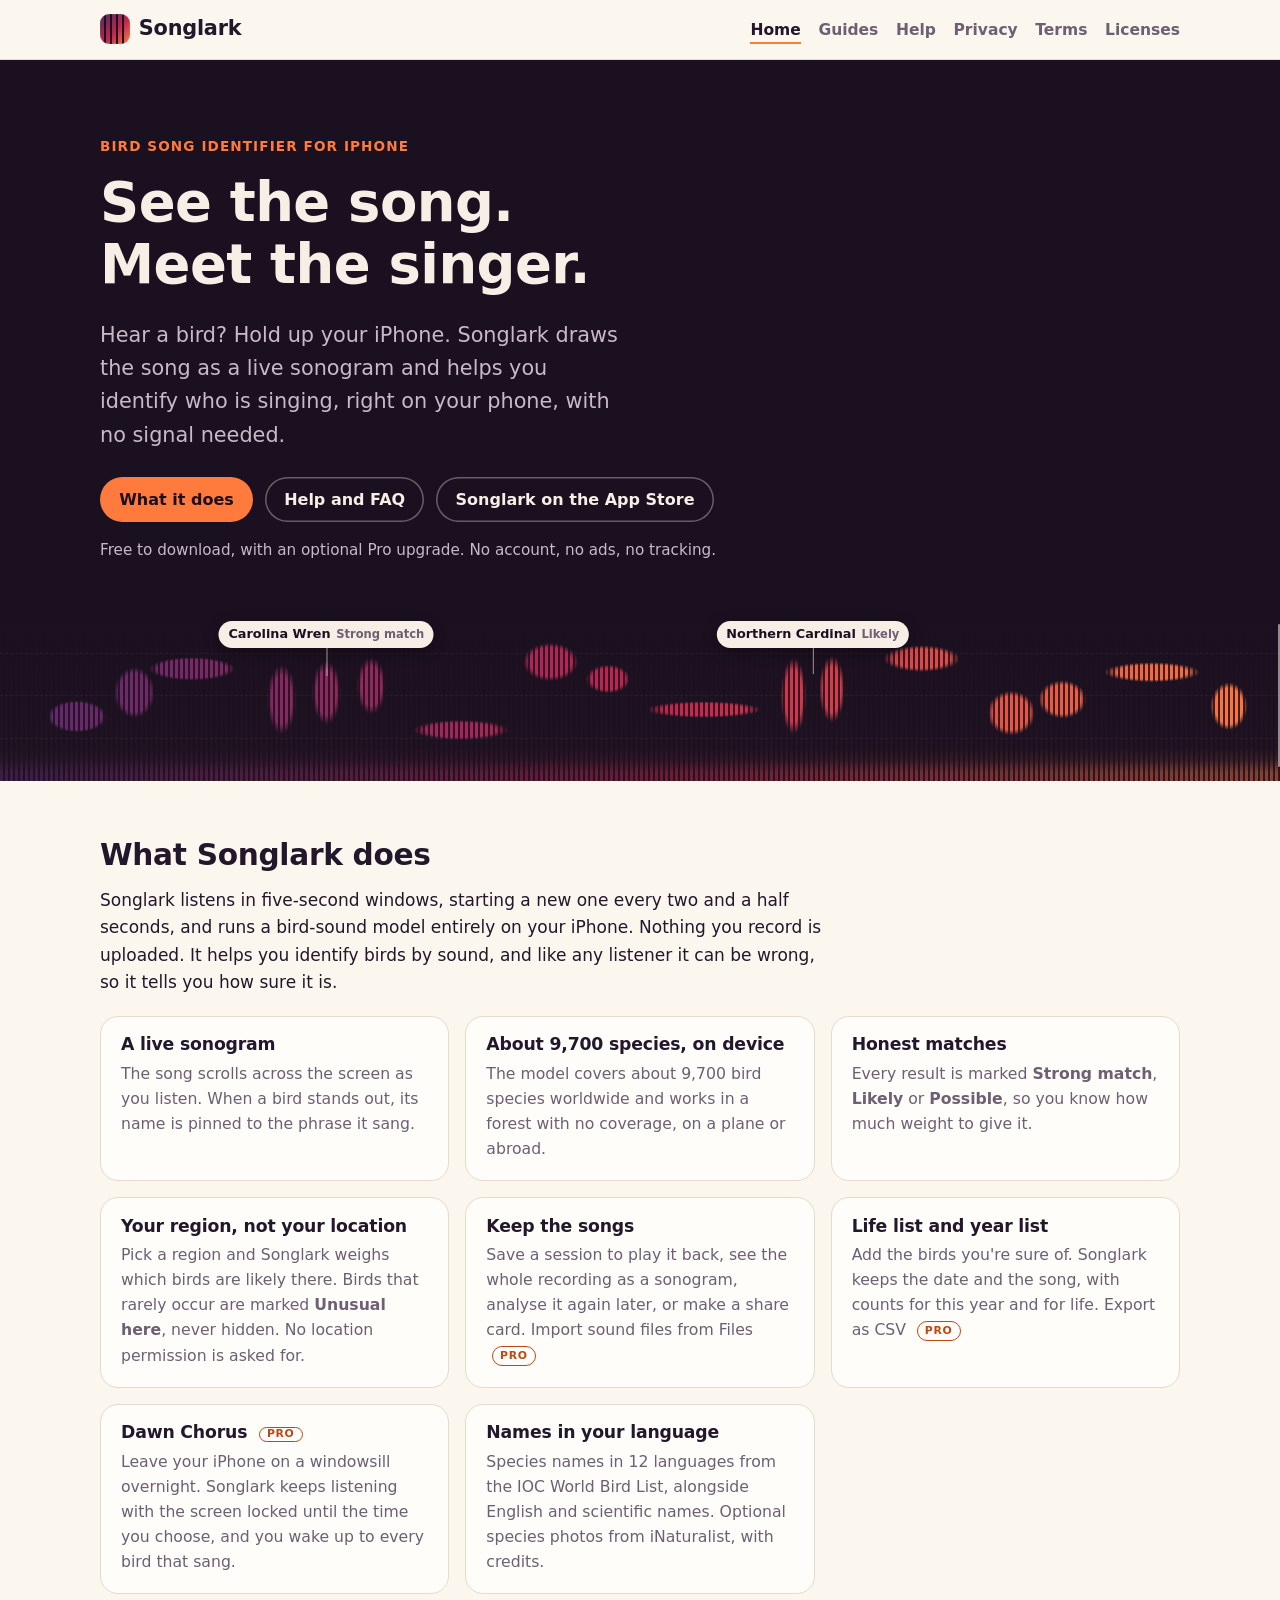
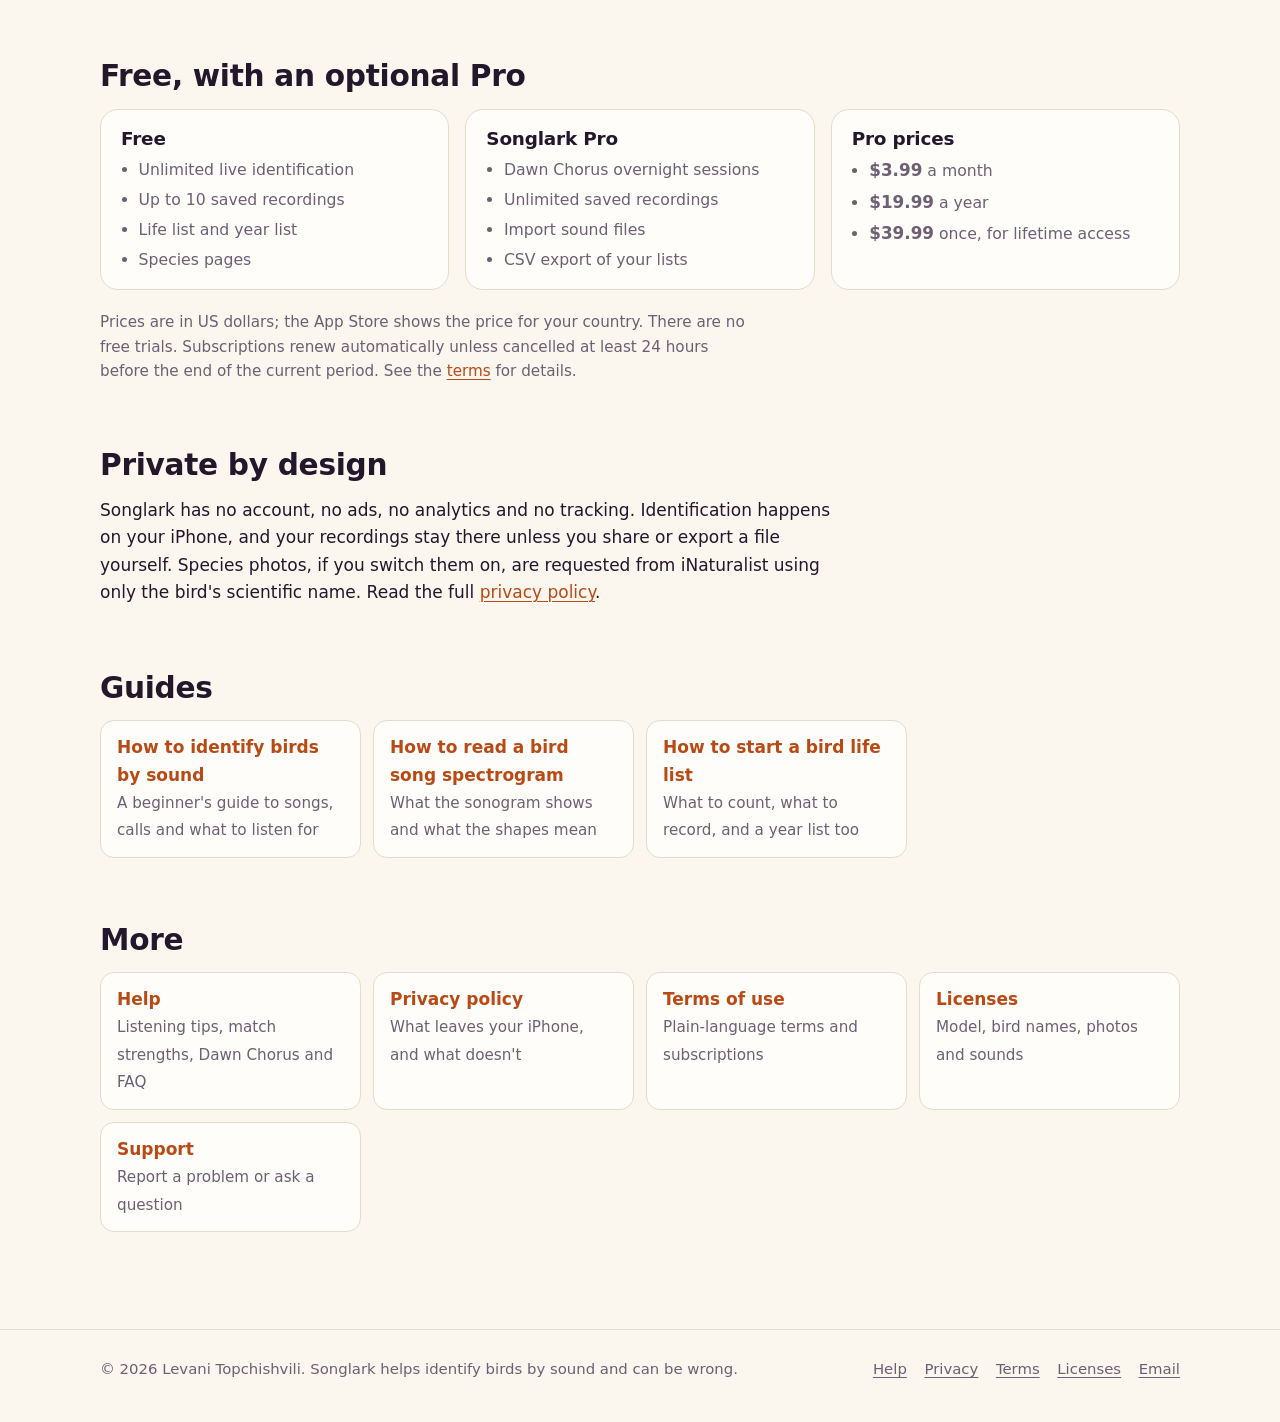
==== commit 510818c1: "Guides: three how-to articles, guides hub, sitemap and App Store links" ====
--- a/docs/index.html
+++ b/docs/index.html
@@ -7,7 +7,8 @@
 <meta name="description" content="Songlark helps you identify birds by sound on iPhone. A live sonogram, about 9,700 species, all on your device. No account, no ads, no tracking.">
 <meta name="theme-color" content="#1A1020">
 <link rel="icon" href="data:image/svg+xml,%3Csvg xmlns='http://www.w3.org/2000/svg' viewBox='0 0 32 32'%3E%3Cdefs%3E%3ClinearGradient id='g' x1='0' y1='0' x2='1' y2='1'%3E%3Cstop offset='0' stop-color='%234A2A5C'/%3E%3Cstop offset='.55' stop-color='%23C2264B'/%3E%3Cstop offset='1' stop-color='%23FF7A3D'/%3E%3C/linearGradient%3E%3C/defs%3E%3Crect width='32' height='32' rx='9' fill='url(%23g)'/%3E%3Cg fill='%231A1020'%3E%3Crect x='5' y='0' width='2' height='32'/%3E%3Crect x='11' y='0' width='2' height='32'/%3E%3Crect x='17' y='0' width='2' height='32'/%3E%3Crect x='23' y='0' width='2' height='32'/%3E%3C/g%3E%3C/svg%3E">
-<link rel="stylesheet" href="style.css?v=4">
+<meta name="apple-itunes-app" content="app-id=6818809786">
+<link rel="stylesheet" href="style.css?v=6">
 </head>
 <body>
 <a class="skip" href="#main">Skip to content</a>
@@ -17,6 +18,7 @@
     <nav class="site-nav" aria-label="Main">
       <ul>
         <li><a href="./" aria-current="page">Home</a></li>
+        <li><a href="guides/">Guides</a></li>
         <li><a href="help.html">Help</a></li>
         <li><a href="privacy.html">Privacy</a></li>
         <li><a href="terms.html">Terms</a></li>
@@ -34,6 +36,7 @@
     <div class="hero-actions">
       <a class="btn btn-primary" href="#features">What it does</a>
       <a class="btn btn-ghost" href="help.html">Help and FAQ</a>
+      <a class="btn btn-ghost" href="https://apps.apple.com/app/id6818809786">Songlark on the App Store</a>
     </div>
     <p class="note">Free to download, with an optional Pro upgrade. No account, no ads, no tracking.</p>
   </div>
@@ -131,6 +134,15 @@
       </div>
     </section>
 
+    <section id="guides" aria-labelledby="guides-title">
+      <h2 id="guides-title">Guides</h2>
+      <ul class="links-grid">
+        <li><a href="guides/how-to-identify-birds-by-sound.html"><strong>How to identify birds by sound</strong><span>A beginner's guide to songs, calls and what to listen for</span></a></li>
+        <li><a href="guides/how-to-read-a-bird-song-spectrogram.html"><strong>How to read a bird song spectrogram</strong><span>What the sonogram shows and what the shapes mean</span></a></li>
+        <li><a href="guides/how-to-start-a-bird-life-list.html"><strong>How to start a bird life list</strong><span>What to count, what to record, and a year list too</span></a></li>
+      </ul>
+    </section>
+
     <section id="more" aria-labelledby="more-title">
       <h2 id="more-title">More</h2>
       <ul class="links-grid">
--- a/docs/style.css
+++ b/docs/style.css
@@ -214,7 +214,7 @@
 @media (prefers-color-scheme: dark) { .sonogram .pin small { color: #6E5F73; } }
 .pin-a { left: 25.5%; top: 6%; --stem: clamp(14px, 3vw, 28px); }
 .pin-b { left: 63.5%; top: 6%; --stem: clamp(14px, 3vw, 26px); }
-@media (max-width: 560px) { .pin-b { display: none; } }
+@media (max-width: 560px) { .pin-b { display: none; } .pin-a { left: 30%; } }
 
 /* Main content */
 main { padding-block: clamp(1.5rem, 4vw, 2.5rem) clamp(3rem, 7vw, 5rem); }
@@ -312,3 +312,25 @@
 
 /* Reading pages: hero title and text share one centred column. */
 .page-hero .wrap, .wrap.prose { width: min(100% - 2rem, var(--measure)); max-width: none; }
+
+/* Guides */
+.crumbs { font-size: 0.92rem; color: var(--stage-ink-2); margin: 0 0 0.9rem; }
+.crumbs a { color: var(--stage-ink-2); }
+.crumbs a:hover { color: var(--stage-ink); }
+.btn-cta { background: var(--accent); color: var(--stage); }
+.btn-cta:hover { background: #FF935F; color: var(--stage); }
+.guide-cta { margin: 0 0 1.5rem; }
+.guide-cta-top .btn { min-height: 40px; padding: 0.4rem 1rem; font-size: 0.95rem; }
+.guide-end { background: var(--paper-2); border-left: 4px solid var(--accent); border-radius: 0 12px 12px 0; padding: 1rem 1.1rem 0.25rem; margin: 2rem 0 0; }
+.guide-end .guide-cta { margin: 0 0 0.9rem; }
+.guide-list { list-style: none; padding: 0; margin: 1rem 0; display: grid; gap: 0.75rem; }
+.guide-list li { margin: 0; }
+.guide-list a { display: block; text-decoration: none; background: var(--card); border: 1px solid var(--rule); border-radius: 14px; padding: 0.85rem 1rem; color: var(--ink); }
+.guide-list a:hover { border-color: var(--accent); color: var(--ink); }
+.guide-list strong { display: block; font-family: var(--font-round); font-weight: 800; color: var(--link); }
+.guide-list span { color: var(--ink-2); font-size: 0.95rem; }
+.guide-more { color: var(--ink-2); font-size: 0.95rem; }
+.prose table { border-collapse: collapse; width: 100%; margin: 0 0 1.25rem; font-size: 0.97rem; }
+.prose th, .prose td { text-align: left; padding: 0.55rem 0.6rem 0.55rem 0; border-bottom: 1px solid var(--rule); vertical-align: top; }
+.prose th { font-family: var(--font-round); font-weight: 800; }
+@media (max-width: 520px) { .prose table { display: block; overflow-x: auto; } }
